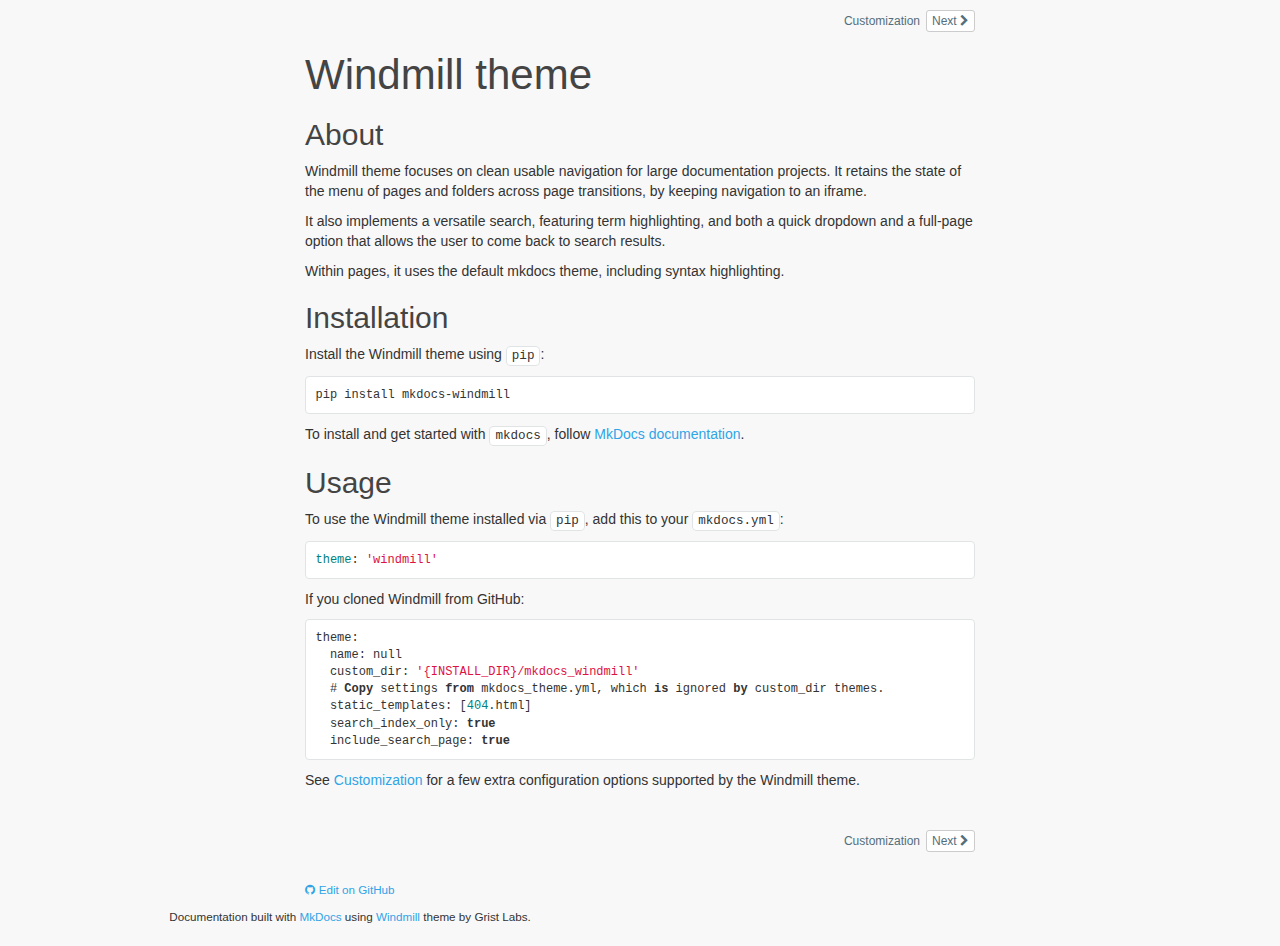
==== customization/index.html @ 1490819e "Deployed d95f687 with MkDocs version: 1.0.4" ====
<!DOCTYPE html>
<html lang="en">
<head>
  
  
    <meta charset="utf-8">
    <meta http-equiv="X-UA-Compatible" content="IE=edge">
    <meta name="viewport" content="width=device-width, initial-scale=1.0">
    
    <meta name="author" content="Dmitry S">
    
    <link rel="shortcut icon" href="../img/favicon.ico">
    <meta name="viewport" content="width=device-width, initial-scale=1.0, maximum-scale=1.0, user-scalable=0" />
    <title>Customization - Windmill MkDocs Theme</title>
    <link href="../css/bootstrap-3.3.7.min.css" rel="stylesheet">
    <link href="../css/font-awesome-4.7.0.css" rel="stylesheet">
    <link href="../css/base.css" rel="stylesheet">
    <link rel="stylesheet" href="../css/highlight.css">
    <!-- HTML5 shim and Respond.js IE8 support of HTML5 elements and media queries -->
    <!--[if lt IE 9]>
        <script src="https://oss.maxcdn.com/libs/html5shiv/3.7.0/html5shiv.js"></script>
        <script src="https://oss.maxcdn.com/libs/respond.js/1.3.0/respond.min.js"></script>
    <![endif]-->

    <script src="../js/jquery-3.2.1.min.js"></script>
    <script src="../js/bootstrap-3.3.7.min.js"></script>
    <script src="../js/highlight.pack.js"></script>
    
    <base target="_top">
    <script>
      var base_url = '..';
      var is_top_frame = false;
        
        var pageToc = [
          {title: "Customization", url: "#_top", children: [
              {title: "Extra configuration options", url: "#extra-configuration-options" },
          ]},
        ];

    </script>
    <script src="../js/base.js"></script> 
</head>

<body>
<script>
if (is_top_frame) { $('body').addClass('wm-top-page'); }
</script>



<div class="container-fluid wm-page-content">
  <a name="_top"></a>
    

  <div class="row wm-article-nav-buttons" role="navigation" aria-label="navigation">
    
    <div class="wm-article-nav pull-right">
      <a href="sample-a/" class="btn btn-xs btn-default pull-right">
        Next
        <i class="fa fa-chevron-right" aria-hidden="true"></i>
      </a>
      <a href="sample-a/" class="btn btn-xs btn-link">
        Sample Page A
      </a>
    </div>
    
    <div class="wm-article-nav">
      <a href="" class="btn btn-xs btn-default pull-left">
        <i class="fa fa-chevron-left" aria-hidden="true"></i>
        Previous</a><a href="" class="btn btn-xs btn-link">
        Usage
      </a>
    </div>
    
  </div>

    

    <h1 id="customization">Customization<a class="headerlink" href="#customization" title="Permanent link">#</a></h1>
<p>For details about standard mkdocs options, see <a href="http://www.mkdocs.org/user-guide/configuration/">MkDocs Configuration</a>.</p>
<p>In addition, the Windmill theme supports a few additional options, which may be
listed under the <code>extra:</code> key of <code>mkdocs.yml</code>.</p>
<h2 id="extra-configuration-options">Extra configuration options<a class="headerlink" href="#extra-configuration-options" title="Permanent link">#</a></h2>
<p><code>extra.logo</code>: Path to a logo to include in the top bar next to the site name.</p>
<p><code>extra.version</code>: Version number to include right under the site name.</p>
<p><code>extra.article_nav_top</code>: Set to <code>false</code> to hide the Previous/Next navigation buttons above article contents.</p>
<p><code>extra.article_nav_bottom</code>: Set to <code>false</code> to hide the Previous/Next navigation buttons below article contents.</p>
<p><code>extra.history_buttons</code>: Include back/forward buttons in the top bar. This is
  useful when the documentation site is included into a bare browser, e.g. into
  an Electron-based application.</p>

  <br>
    

  <div class="row wm-article-nav-buttons" role="navigation" aria-label="navigation">
    
    <div class="wm-article-nav pull-right">
      <a href="sample-a/" class="btn btn-xs btn-default pull-right">
        Next
        <i class="fa fa-chevron-right" aria-hidden="true"></i>
      </a>
      <a href="sample-a/" class="btn btn-xs btn-link">
        Sample Page A
      </a>
    </div>
    
    <div class="wm-article-nav">
      <a href="" class="btn btn-xs btn-default pull-left">
        <i class="fa fa-chevron-left" aria-hidden="true"></i>
        Previous</a><a href="" class="btn btn-xs btn-link">
        Usage
      </a>
    </div>
    
  </div>

    <br>
</div>

<footer class="col-md-12 wm-page-content">
      <p>
        <a href="https://github.com/gristlabs/mkdocs-windmill/edit/master/docs/customization.md"><i class="fa fa-github"></i>
Edit on GitHub</a>
      </p>
  <p>Documentation built with <a href="http://www.mkdocs.org/">MkDocs</a> using <a href="https://github.com/gristlabs/mkdocs-windmill">Windmill</a> theme by Grist Labs.</p>
</footer>

</body>
</html>
---- css/base.css ----
body {
    background-color: #f8f8f8;
}

/***********************************************************************
 Top bar
 ***********************************************************************/

.navbar {
  background-color: #546e7a;
  box-shadow: 0 1.5px 3px rgba(0,0,0,.24), 0 3px 8px rgba(0,0,0,.05);
  border: none;
  border-radius: 0px;
  margin-bottom: 0px;
  height: 50px;
  z-index: 2;
}

.wm-top-page {
  overflow: hidden;
}

.wm-page-content {
  max-width: 700px;
  position: relative;
}

.wm-page-top-frame { display: none; }
.wm-top-page > .wm-page-top-frame { display: block; }
.wm-top-page > .wm-page-content { display: none; }

.wm-top-brand {
  display: inline-block;
  float: left;
  overflow: visible;
  width: 0px;
  height: 50px;
  color: #fff;
  font-size: 18px;
  white-space: nowrap;
  text-decoration: none;
}

.wm-top-link, .wm-top-link:hover, .wm-top-link:active, .wm-top-link:visited, .wm-top-link:focus {
  color: #fff;
  text-decoration: none;
}

.wm-vcenter:before {
  content: '';
  display: inline-block;
  height: 100%;
  vertical-align: middle;
  margin-left: -0.25em;
}

.wm-vcentered {
  display: inline-block;
  vertical-align: middle;
}

.wm-top-title {
  display: inline-block;
  line-height: 16px;
  vertical-align: middle;
}

.wm-top-logo {
  max-height: 100%;
}

.wm-top-version {
  border: 1px solid #ddd;
  border-radius: 3px;
  padding: 0px 5px;
  color: #ddd;
  font-size: 8pt;
}

.wm-top-tool {
  height: 50px;
  white-space: nowrap;
}

.wm-top-tool-expanded {
  position: absolute;
  right: 0px;
  padding: inherit;
  width: 100%;
  background-color: #546e7a;
}

.wm-top-search {
  width: 20rem;
}

#wm-toc-button {
  margin-right: 1rem;
  margin-left: 0.5rem;
}

/***********************************************************************
 Table of contents (side pane)
 ***********************************************************************/

.wm-toc-pane {
  position: absolute;
  top: 0px;
  padding-top: 70px;
  height: 100%;
  width: 250px;
  z-index: 1;
  background-color: #f2f2f2;
  border-right: 1px solid #e0e0e0;
  overflow: auto;
  margin-left: 0px;
  padding-left: 1rem;
  padding-right: 1rem;
  padding-bottom: 2rem;
  transition: margin-left 0.3s;
}

.wm-content-pane {
  position: absolute;
  top: 0px;
  padding-top: 50px;
  height: 100%;
  width: 100%;
  z-index: 0;
  padding-left: 250px;
  transition: padding-left 0.3s;
  /* required for iPhone to scroll the contained iframe */
  -webkit-overflow-scrolling: touch;
}

.wm-toc-pane.wm-toc-dropdown {
  position: absolute;
  display: block;
  top: 0;
  left: 0;
  margin-left: 0;
  height: auto;
  box-shadow: 2px 3px 4px 0 grey;
}

.wm-toc-repo {
  margin-top: -15px;
  margin-bottom: 5px;
  padding-bottom: 5px;
  border-bottom: 1px solid #e0e0e0;
}

.wm-toc-hidden > .wm-toc-pane {
  margin-left: -250px;
}

.wm-toc-hidden > .wm-content-pane {
  padding-left: 0px;
}

.wm-small-show {
  display: none;
}

#wm-search-form {
  width: 100%;
}
#wm-search-show {
  display: none;
}

@media (max-width: 600px) {
  .wm-small-hide {
    display: none;
  }
  .wm-small-show {
    display: block;
  }
  .wm-small-left {
    float: left !important;
  }
  #wm-search-show {
    display: block;
    margin-left: 1rem;
  }
  .wm-top-tool-expanded #wm-search-show {
    display: none;
  }
  .wm-top-search {
    display: none;
  }
  .wm-top-tool-expanded .wm-top-search {
    display: table;
    width: 100%;
    padding: 0px;
  }

  .wm-top-page {
    overflow: visible;
  }
  .wm-top-container {
    /* This prevents horizontal overflow, but cuts off search results on bigger
     * screens, so included in small-screen section */
    overflow-x: hidden;
  }
  .wm-toc-pane {
    display: none;
  }
  .wm-content-pane {
    padding-left: 0px;
    overflow: visible;
  }
}

.wm-toctree {
  list-style-type: none;
  line-height: 16px;
  padding-left: 0px;
}

.wm-toctree a, .wm-toctree a:visited, .wm-toctree a:hover, .wm-toctree a:focus {
  color: #546e7a;
  text-decoration: none;
  outline: none;
}

.wm-toc-text {
  display: block;
  padding: 4px;
  cursor: pointer;
}

.wm-toc-lev1 > .wm-toc-text { padding-left: 14px; }
.wm-toc-lev2 > .wm-toc-text { padding-left: 28px; }
.wm-toc-lev3 > .wm-toc-text { padding-left: 42px; }

.wm-toc-lev1 + .wm-page-toc { margin-left: 14px; }
.wm-toc-lev2 + .wm-page-toc { margin-left: 28px; }
.wm-toc-lev3 + .wm-page-toc { margin-left: 42px; }

.wm-toc-li-nested {
  padding: 0px;
  margin: 0px;
}

.wm-toc-opener > .wm-toc-text::before {
  content: "\25B6 \FE0E";
  display: inline-block;
  vertical-align: middle;
  font-size: 8px;
  width: 14px;
}

.wm-toc-opener.wm-toc-open > .wm-toc-text::before {
  content: "\25BC \FE0E";
}

.wm-toc-li.wm-current, .wm-toc-li.wm-current:hover {
  background-color: #546e7a;
  color: white;
}

.wm-toc-li:hover {
  background-color: #e0e0e0;
}

.wm-toc-li.wm-current a {
  color: white;
}

.wm-toc-li-nested.wm-page-toc {
  font-size: 1.2rem;
  line-height: 1.2rem;
  overflow: hidden;
  border-left: 1px solid #546e7a;
}

.wm-page-toc-opener > .wm-toc-text::after {
  content: "\25C4";
  display: inline-block;
  float: right;
  vertical-align: middle;
  font-size: 8px;
}

.wm-page-toc-opener.wm-page-toc-open > .wm-toc-text::after {
  content: "\25BC";
}

.wm-page-toc-text {
  padding: 2px 2px 2px 1rem;
  display: block;
  cursor: pointer;
}

.wm-article {
  width: 1px;
  min-width: 100%;
  height: 100%;
  border: none;
}

.btn:focus, .btn:active:focus, .btn.active:focus, .btn.focus, .btn:active.focus, .btn.active.focus {
  outline: none;
}

.btn-default:focus, .btn-default.focus {
  color: #333;
  background-color: #fff;
  border-color: #ccc;
}

.btn-default.greybtn {
  color: #888;
}

.wm-article-nav-buttons {
  margin: 1rem 0;
}

.wm-page-content img {
  max-width: 100%;
  display: inline-block;
  padding: 4px;
  line-height: 1.428571429;
  background-color: #fff;
  border: 1px solid #ddd;
  border-radius: 4px;
  margin: 20px auto 30px auto;
}

.wm-page-content a {
  color: #2fa4e7;
}

.wm-article-nav {
  display: inline-block;
  max-width: 48%;
  white-space: nowrap;
  color: #546e7a;
  text-align: right;
}

.wm-article-nav > .btn-link {
  display: block;
  padding-left: 0.5rem;
  padding-right: 0.5rem;
  overflow: hidden;
  text-overflow: ellipsis;
}

.wm-article-nav > a, .wm-article-nav > a:visited, .wm-article-nav > a:hover, .wm-article-nav > a:focus {
  color: #546e7a;
  text-decoration: none;
  outline: none;
}

/***********************************************************************
 * Dropdown search results
 ***********************************************************************/
#mkdocs-search-results.dropdown-menu {
  width: 40rem;
  overflow-y: auto;
  overflow-x: hidden;
  white-space: normal;
  max-height: calc(100vh - 60px);
  max-width: 90vw;
}

#mkdocs-search-results {
  font-family: "Helvetica Neue",Helvetica,Arial,sans-serif,FontAwesome;
}

.search-link {
  font-size: 1.2rem;
}

.search-title {
  font-weight: bold;
  color: #337ab7;
  padding-right: 1rem;
}

.search-text {
  color: #666;
  overflow: hidden;
  text-overflow: ellipsis;
}

.search-text > b {
  color: #000;
}

.wm-search-page {
  list-style: none;
  padding: 5px 0;
}

.wm-search-page > li {
  padding: 1rem 0;
  border-bottom: 1px solid #ccc;
}

.wm-search-page .search-link {
  font-size: inherit;
}

.wm-search-page .search-link:hover, .wm-search-page .search-link:active {
  text-decoration: none;
}

.wm-search-page .search-link:hover .search-title {
  text-decoration: underline;
}



/***********************************************************************
 * The rest is taken from base.css from mkdocs.
 ***********************************************************************/

.source-links {
  float: right;
}

h1 {
    color: #444;
    font-weight: 400;
    font-size: 42px;
}

h2, h3, h4, h5, h6 {
    color: #444;
    font-weight: 300;
}

hr {
    border-top: 1px solid #aaa;
}

pre, .rst-content tt {
    max-width: 100%;
    background: #fff;
    border: solid 1px #e1e4e5;
    color: #333;
    overflow-x: auto;
}

code.code-large, .rst-content tt.code-large {
    font-size: 90%;
}

code {
    padding: 2px 5px;
    background: #fff;
    border: solid 1px #e1e4e5;
    color: #333;
    white-space: pre-wrap;
    word-wrap: break-word;
}

pre code {
    background: transparent;
    border: none;
    white-space: pre;
    word-wrap: normal;
    font-family: monospace,serif;
    font-size: 12px;
}

a code {
    color: #2FA4E7;
}

a:hover code, a:focus code {
    color: #157AB5;
}

footer {
    margin-bottom: 10px;
    text-align: center;
    font-weight: 200;
    font-size: smaller;
}

.modal-dialog {
    margin-top: 60px;
}

.headerlink {
    font-family: FontAwesome;
    font-size: 14px;
    display: none;
    padding-left: .5em;
}

h1:hover .headerlink, h2:hover .headerlink, h3:hover .headerlink, h4:hover .headerlink, h5:hover .headerlink, h6:hover .headerlink{
    display:inline-block;
}

.admonition {
    padding: 15px;
    margin-bottom: 20px;
    border: 1px solid transparent;
    border-radius: 4px;
    text-align: left;
}

.admonition.note { /* csslint allow: adjoining-classes */
    color: #3a87ad;
    background-color: #d9edf7;
    border-color: #bce8f1;
}

.admonition.warning { /* csslint allow: adjoining-classes */
    color: #c09853;
    background-color: #fcf8e3;
    border-color: #fbeed5;
}

.admonition.danger { /* csslint allow: adjoining-classes */
    color: #b94a48;
    background-color: #f2dede;
    border-color: #eed3d7;
}

.admonition-title {
    font-weight: bold;
    text-align: left;
}
---- css/highlight.css ----
/*
This is the GitHub theme for highlight.js

github.com style (c) Vasily Polovnyov <vast@whiteants.net>

*/

.hljs {
  display: block;
  overflow-x: auto;
  color: #333;
  -webkit-text-size-adjust: none;
}

.hljs-comment,
.diff .hljs-header,
.hljs-javadoc {
  color: #998;
  font-style: italic;
}

.hljs-keyword,
.css .rule .hljs-keyword,
.hljs-winutils,
.nginx .hljs-title,
.hljs-subst,
.hljs-request,
.hljs-status {
  color: #333;
  font-weight: bold;
}

.hljs-number,
.hljs-hexcolor,
.ruby .hljs-constant {
  color: #008080;
}

.hljs-string,
.hljs-tag .hljs-value,
.hljs-phpdoc,
.hljs-dartdoc,
.tex .hljs-formula {
  color: #d14;
}

.hljs-title,
.hljs-id,
.scss .hljs-preprocessor {
  color: #900;
  font-weight: bold;
}

.hljs-list .hljs-keyword,
.hljs-subst {
  font-weight: normal;
}

.hljs-class .hljs-title,
.hljs-type,
.vhdl .hljs-literal,
.tex .hljs-command {
  color: #458;
  font-weight: bold;
}

.hljs-tag,
.hljs-tag .hljs-title,
.hljs-rule .hljs-property,
.django .hljs-tag .hljs-keyword {
  color: #000080;
  font-weight: normal;
}

.hljs-attribute,
.hljs-variable,
.lisp .hljs-body,
.hljs-name {
  color: #008080;
}

.hljs-regexp {
  color: #009926;
}

.hljs-symbol,
.ruby .hljs-symbol .hljs-string,
.lisp .hljs-keyword,
.clojure .hljs-keyword,
.scheme .hljs-keyword,
.tex .hljs-special,
.hljs-prompt {
  color: #990073;
}

.hljs-built_in {
  color: #0086b3;
}

.hljs-preprocessor,
.hljs-pragma,
.hljs-pi,
.hljs-doctype,
.hljs-shebang,
.hljs-cdata {
  color: #999;
  font-weight: bold;
}

.hljs-deletion {
  background: #fdd;
}

.hljs-addition {
  background: #dfd;
}

.diff .hljs-change {
  background: #0086b3;
}

.hljs-chunk {
  color: #aaa;
}
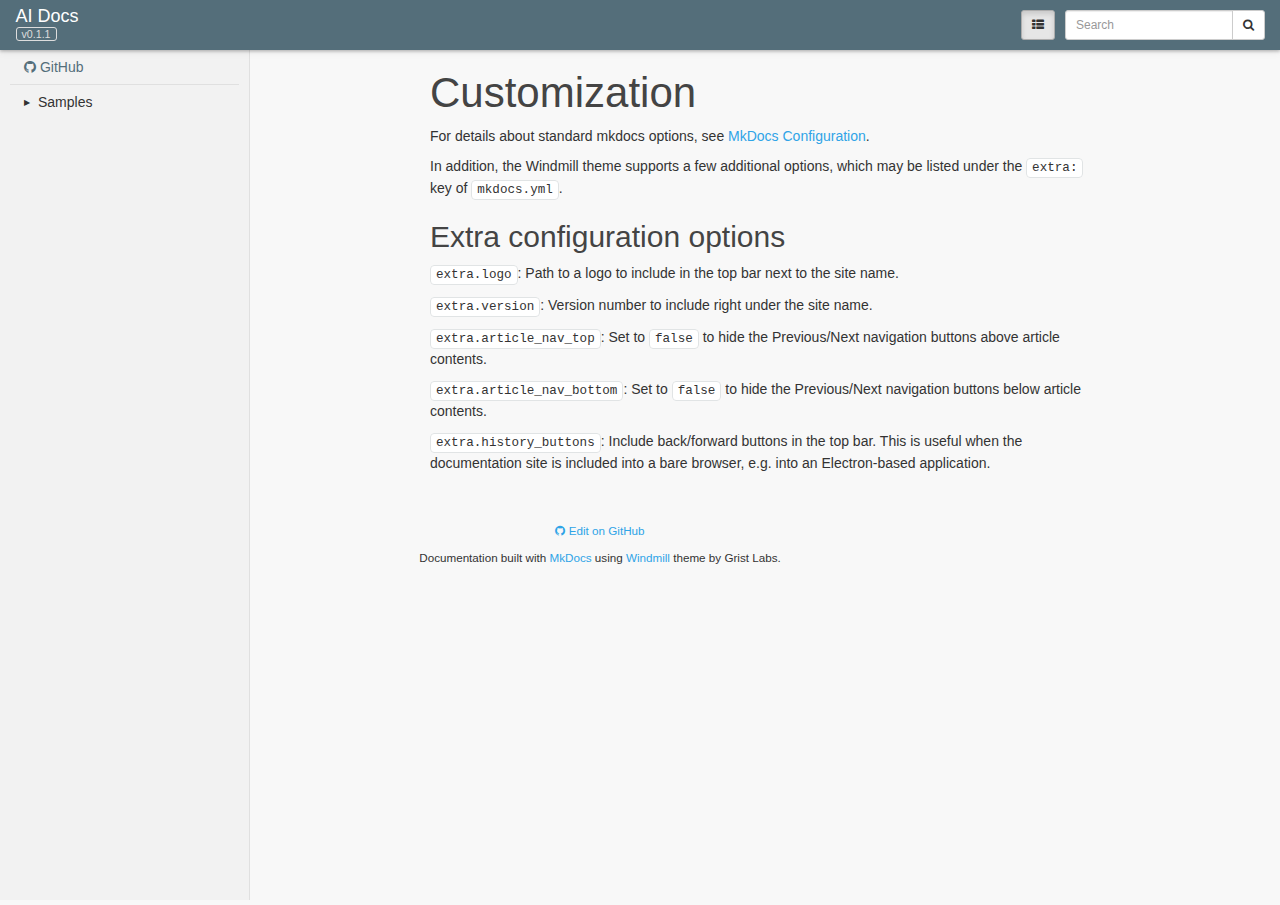
==== commit bca8fc02: "Deployed 7ea8dad with MkDocs version: 1.0.4" ====
--- a/customization/index.html
+++ b/customization/index.html
@@ -7,11 +7,11 @@
     <meta http-equiv="X-UA-Compatible" content="IE=edge">
     <meta name="viewport" content="width=device-width, initial-scale=1.0">
     
-    <meta name="author" content="Dmitry S">
+    <meta name="author" content="J Sundar">
     
     <link rel="shortcut icon" href="../img/favicon.ico">
     <meta name="viewport" content="width=device-width, initial-scale=1.0, maximum-scale=1.0, user-scalable=0" />
-    <title>Customization - Windmill MkDocs Theme</title>
+    <title>Customization - AI Docs</title>
     <link href="../css/bootstrap-3.3.7.min.css" rel="stylesheet">
     <link href="../css/font-awesome-4.7.0.css" rel="stylesheet">
     <link href="../css/base.css" rel="stylesheet">
@@ -52,35 +52,13 @@
   <a name="_top"></a>
     
 
-  <div class="row wm-article-nav-buttons" role="navigation" aria-label="navigation">
-    
-    <div class="wm-article-nav pull-right">
-      <a href="sample-a/" class="btn btn-xs btn-default pull-right">
-        Next
-        <i class="fa fa-chevron-right" aria-hidden="true"></i>
-      </a>
-      <a href="sample-a/" class="btn btn-xs btn-link">
-        Sample Page A
-      </a>
-    </div>
-    
-    <div class="wm-article-nav">
-      <a href="" class="btn btn-xs btn-default pull-left">
-        <i class="fa fa-chevron-left" aria-hidden="true"></i>
-        Previous</a><a href="" class="btn btn-xs btn-link">
-        Usage
-      </a>
-    </div>
-    
-  </div>
-
     
 
-    <h1 id="customization">Customization<a class="headerlink" href="#customization" title="Permanent link">#</a></h1>
+    <h1 id="customization">Customization</h1>
 <p>For details about standard mkdocs options, see <a href="http://www.mkdocs.org/user-guide/configuration/">MkDocs Configuration</a>.</p>
 <p>In addition, the Windmill theme supports a few additional options, which may be
 listed under the <code>extra:</code> key of <code>mkdocs.yml</code>.</p>
-<h2 id="extra-configuration-options">Extra configuration options<a class="headerlink" href="#extra-configuration-options" title="Permanent link">#</a></h2>
+<h2 id="extra-configuration-options">Extra configuration options</h2>
 <p><code>extra.logo</code>: Path to a logo to include in the top bar next to the site name.</p>
 <p><code>extra.version</code>: Version number to include right under the site name.</p>
 <p><code>extra.article_nav_top</code>: Set to <code>false</code> to hide the Previous/Next navigation buttons above article contents.</p>
@@ -92,34 +70,12 @@
   <br>
     
 
-  <div class="row wm-article-nav-buttons" role="navigation" aria-label="navigation">
-    
-    <div class="wm-article-nav pull-right">
-      <a href="sample-a/" class="btn btn-xs btn-default pull-right">
-        Next
-        <i class="fa fa-chevron-right" aria-hidden="true"></i>
-      </a>
-      <a href="sample-a/" class="btn btn-xs btn-link">
-        Sample Page A
-      </a>
-    </div>
-    
-    <div class="wm-article-nav">
-      <a href="" class="btn btn-xs btn-default pull-left">
-        <i class="fa fa-chevron-left" aria-hidden="true"></i>
-        Previous</a><a href="" class="btn btn-xs btn-link">
-        Usage
-      </a>
-    </div>
-    
-  </div>
-
     <br>
 </div>
 
 <footer class="col-md-12 wm-page-content">
       <p>
-        <a href="https://github.com/gristlabs/mkdocs-windmill/edit/master/docs/customization.md"><i class="fa fa-github"></i>
+        <a href="https://github.com/ai-docs/knowledge/edit/master/docs/customization.md"><i class="fa fa-github"></i>
 Edit on GitHub</a>
       </p>
   <p>Documentation built with <a href="http://www.mkdocs.org/">MkDocs</a> using <a href="https://github.com/gristlabs/mkdocs-windmill">Windmill</a> theme by Grist Labs.</p>
